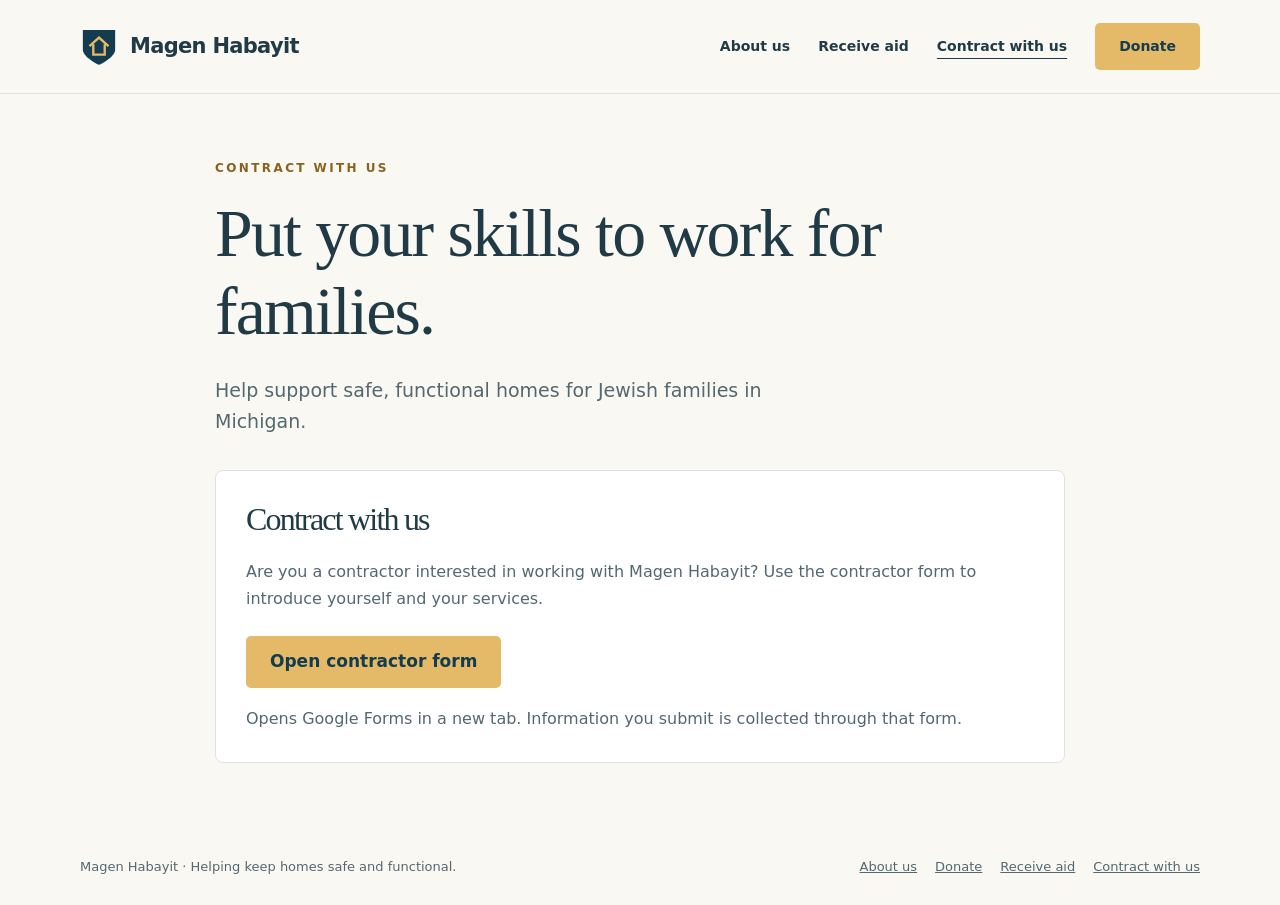
==== contract-with-us.html @ d046dcaf "Add family aid and contractor form pages" ====
<!doctype html>
<html lang="en">
<head>
  <meta charset="utf-8">
  <meta name="viewport" content="width=device-width, initial-scale=1">
  <meta name="description" content="Help support safe, functional homes for Jewish families in Michigan.">
  <meta name="referrer" content="no-referrer">
  <link rel="canonical" href="https://magenhabayit.org/contract-with-us">
  <title>Contract with us | Magen Habayit</title>
  <link rel="stylesheet" href="styles.css">
</head>
<body><a class="skip" href="#main">Skip to content</a>
<header>
<div class="wrap header"><a class="brand" href="index.html" aria-label="Magen Habayit home"><svg viewBox="0 0 40 44" aria-hidden="true"><path d="M3 4h34v21c0 8-17 16-17 16S3 33 3 25Z" fill="#143c50"/><path d="m10 21 10-9 10 9M14 19v11h12V19" fill="none" stroke="#e4b967" stroke-width="2.5"/></svg>Magen Habayit</a>
<nav aria-label="Main navigation">
  <a href="index.html">About us</a>
  <a href="receive-aid.html">Receive aid</a>
  <a href="contract-with-us.html" aria-current="page">Contract with us</a>
  <a href="donate.html" class="button">Donate</a>
</nav>
</div>
</header>
<main id="main">
  <section class="wrap application-page" aria-labelledby="application-title">
    <p class="eyebrow">Contract with us</p>
    <h1 id="application-title">Put your skills to work for families.</h1>
    <p class="intro">Help support safe, functional homes for Jewish families in Michigan.</p>
    <div class="card application-card">
      <h2>Contract with us</h2>
      <p>Are you a contractor interested in working with Magen Habayit? Use the contractor form to introduce yourself and your services.</p>
      <!-- Keep the form hosted on Google; this site does not collect application data. -->
      <a class="button" href="https://docs.google.com/forms/d/1qmfbgCRUbvC9GQZm5MrjYkJyPHeU8T-2-PZmpUl-xGs/viewform" target="_blank" rel="noopener noreferrer">Open contractor form</a>
      <p class="note">Opens Google Forms in a new tab. Information you submit is collected through that form.</p>
    </div>
  </section>
</main>
<footer class="wrap footer"><span>Magen Habayit · Helping keep homes safe and functional.</span>
<div><a href="index.html">About us</a><a href="donate.html">Donate</a><a href="receive-aid.html">Receive aid</a><a href="contract-with-us.html">Contract with us</a>
</div>
</footer>
</body></html>
---- styles.css ----
/* Shared palette and spacing keep both pages consistent. No external fonts or trackers. */
:root {
  --navy:#143c50;
  --ink:#203b46;
  --gold:#e4b967;
  --cream:#faf8f2;
  --muted:#536870;
  --line:#dce2df;
}

* {
  box-sizing:border-box;
}

body {
  margin:0;
  background:var(--cream);
  color:var(--ink);
  font:17px/1.65 system-ui,-apple-system,BlinkMacSystemFont,'Segoe UI',sans-serif;
}

a {
  color:inherit;
}

a:focus-visible,summary:focus-visible {
  outline:3px solid #ae751d;
  outline-offset:5px;
}

.skip {
  position:absolute;
  left:20px;
  top:-100px;
  background:white;
  padding:12px;
  z-index:10;
}

.skip:focus {
  top:10px;
}

.wrap {
  width:min(1120px,calc(100% - 48px));
  margin:auto;
}

header {
  background:var(--cream);
  border-bottom:1px solid var(--line);
}

.header {
  display:flex;
  align-items:center;
  justify-content:space-between;
  gap:24px;
  padding:23px 0;
}

.brand {
  text-decoration:none;
  display:flex;
  align-items:center;
  gap:12px;
  font-size:21px;
  font-weight:750;
  letter-spacing:-.7px;
}

.brand svg {
  width:38px;
  height:42px;
}

nav {
  display:flex;
  gap:28px;
  align-items:center;
  font-size:14px;
  font-weight:650;
}

nav a {
  text-decoration:none;
}

nav a[aria-current=page] {
  text-decoration:underline;
  text-underline-offset:7px;
}

.button {
  display:inline-block;
  background:var(--gold);
  color:var(--navy);
  padding:13px 24px;
  border-radius:5px;
  font-weight:700;
  text-decoration:none;
  line-height:1.5;
}

.button:hover {
  background:#edc981;
}

.button.secondary {
  background:transparent;
  border:1px solid var(--line);
  color:var(--navy);
}

.eyebrow {
  text-transform:uppercase;
  letter-spacing:2.4px;
  font-size:12px;
  font-weight:750;
  color:#89621f;
  margin:0 0 16px;
}

h1,h2,h3 {
  line-height:1.15;
}

h1,h2 {
  font-family:Georgia,'Times New Roman',serif;
  font-weight:400;
  letter-spacing:-1.8px;
}

h1 {
  font-size:clamp(42px,5.3vw,68px);
  margin:0 0 24px;
}

h2 {
  font-size:clamp(32px,3.5vw,44px);
  margin:0 0 22px;
}

h3 {
  font-size:21px;
  margin:0 0 12px;
}

p {
  margin:0 0 20px;
}

.intro {
  color:var(--muted);
  font-size:19px;
  max-width:570px;
}

.hero {
  padding:76px 0 66px;
  display:grid;
  grid-template-columns:1.1fr 1fr;
  gap:70px;
  align-items:center;
}

.hero .button {
  margin-top:8px;
}

.art {
  background:#e8eee8;
  border-radius:130px 130px 12px 12px;
  padding:25px;
  position:relative;
}

.art svg {
  display:block;
  width:100%;
  height:auto;
}

.art-caption {
  text-align:center;
  font-size:13px;
  letter-spacing:1px;
  padding-bottom:8px;
}

.strip {
  background:var(--navy);
  color:white;
}

.strip .wrap {
  padding:25px 0;
  display:flex;
  gap:28px;
  justify-content:space-between;
}

.strip strong {
  color:var(--gold);
}

.section {
  padding:70px 0;
}

.section-head {
  max-width:630px;
  margin-bottom:34px;
}

.cards {
  display:grid;
  grid-template-columns:repeat(3,1fr);
  gap:24px;
}

.card {
  border:1px solid var(--line);
  padding:30px;
  border-radius:8px;
  background:white;
}

.number {
  font-family:Georgia,serif;
  font-size:36px;
  color:#947037;
  margin-bottom:20px;
}

.card p {
  color:var(--muted);
  font-size:16px;
  margin:0;
}

.tags {
  display:flex;
  flex-wrap:wrap;
  gap:10px;
  margin-top:28px;
}

.tags span {
  border:1px solid var(--line);
  border-radius:30px;
  padding:7px 16px;
  font-size:14px;
}

.quote-section {
  background:#eaf0ea;
}

.quote-layout {
  display:grid;
  grid-template-columns:.65fr 1.35fr;
  gap:65px;
}

blockquote {
  margin:0;
  font:24px/1.6 Georgia,serif;
}

blockquote p {
  margin-bottom:24px;
}

blockquote footer {
  font:14px system-ui;
  color:var(--muted);
}

.cta {
  text-align:center;
  padding:65px 24px;
  background:var(--navy);
  color:white;
}

.cta p {
  color:#dae5e5;
}

.footer {
  display:flex;
  justify-content:space-between;
  gap:25px;
  padding:28px 0;
  color:var(--muted);
  font-size:13px;
}

.footer a {
  margin-left:18px;
}

.donation-hero {
  text-align:center;
  padding:65px 0 35px;
}

.donation-hero .intro {
  margin:0 auto;
}

.payment {
  display:grid;
  grid-template-columns:1.2fr .8fr;
  gap:36px;
  background:white;
  border:1px solid var(--line);
  border-radius:12px;
  padding:42px;
  margin:10px 0 32px;
}

.payment h2 {
  font-size:35px;
}

.payment .eyebrow {
  color:#6c2c9a;
}

.qr {
  text-align:center;
  background:var(--cream);
  border-radius:8px;
  padding:25px;
}

.qr img {
  width:220px;
  max-width:100%;
  image-rendering:pixelated;
  display:block;
  margin:0 auto 12px;
}

.qr p {
  font-size:14px;
  margin-bottom:10px;
}

.text-link {
  font-size:14px;
  text-underline-offset:4px;
}

.note {
  font-size:14px;
  color:var(--muted);
  margin-top:18px;
}

.future {
  display:flex;
  justify-content:space-between;
  align-items:center;
  gap:24px;
  padding:26px 30px;
  border:1px solid var(--line);
  border-radius:8px;
}

.future p {
  font-size:15px;
  color:var(--muted);
  margin:0;
}

.badge {
  white-space:nowrap;
  background:#e8eee8;
  border-radius:25px;
  padding:7px 15px;
  font-size:12px;
}

.faq {
  max-width:760px;
  margin:auto;
  padding:60px 0;
}

details {
  border-bottom:1px solid var(--line);
  padding:19px 0;
}

summary {
  cursor:pointer;
  font-weight:650;
}

details p {
  padding-top:14px;
  color:var(--muted);
  font-size:16px;
  margin:0;
}

@media(max-width:760px) {
  .wrap {
    width:calc(100% - 36px);
  }

  .header {
    gap:15px;
  }

  .brand {
    font-size:17px;
  }

  .brand svg {
    width:29px;
  }

  nav {
    gap:16px;
  }

  .header nav .button {
    padding:9px 13px;
  }

  .hero {
    grid-template-columns:1fr;
    gap:35px;
    padding:42px 0;
  }

  .art {
    max-width:440px;
    width:100%;
    margin:auto;
  }

  .strip .wrap {
    flex-direction:column;
    gap:7px;
  }

  .cards,.quote-layout,.payment {
    grid-template-columns:1fr;
  }

  .section {
    padding:45px 0;
  }

  .quote-layout {
    gap:22px;
  }

  .payment {
    padding:25px;
    gap:25px;
  }

  .future,.footer {
    flex-direction:column;
    align-items:flex-start;
  }

  .footer a {
    margin:0 18px 0 0;
  }

  .donation-hero {
    padding-top:42px;
  }

  .faq {
    padding:40px 0;
  }

  blockquote {
    font-size:21px;
  }

}

@media(prefers-reduced-motion:no-preference) {
  a {
    transition:background .15s ease;
  }

}

/* Allow grid children and illustrations to shrink to narrow phone screens. */
.hero>*,.payment>* {
  min-width:0;
}

.art img {
  display:block;
  width:100%;
  height:auto;
}


/* Give the founder's longer statement a comfortable reading width. */
.founder {
  display: grid;
  grid-template-columns: .65fr 1.35fr;
  gap: 65px;
  border-top: 1px solid var(--line);
}
.founder-signature {
  font-weight: 700;
}
.founder-signature span {
  font-size: 14px;
  font-weight: 400;
  color: var(--muted);
}
.founder-story {
  max-width: 680px;
}
.founder-story p:last-child {
  margin-bottom: 0;
}
@media (max-width: 760px) {
  .founder {
    grid-template-columns: 1fr;
    gap: 20px;
  }
}

/* Application pages use hosted forms, keeping sensitive answers off this site. */
.application-page {
  max-width: 850px;
  padding-top: 65px;
  padding-bottom: 65px;
}
.application-card {
  margin-top: 32px;
}
.application-card h2 {
  font-size: 32px;
}
.application-card .button {
  margin-top: 24px;
}
.application-card .note {
  margin-top: 18px;
}
@media (max-width: 900px) {
  .header {
    flex-wrap: wrap;
  }
  .header nav {
    flex-wrap: wrap;
    gap: 14px 20px;
  }
  .footer > div {
    display: flex;
    flex-wrap: wrap;
    gap: 12px;
  }
  .footer a {
    margin: 0;
  }
}
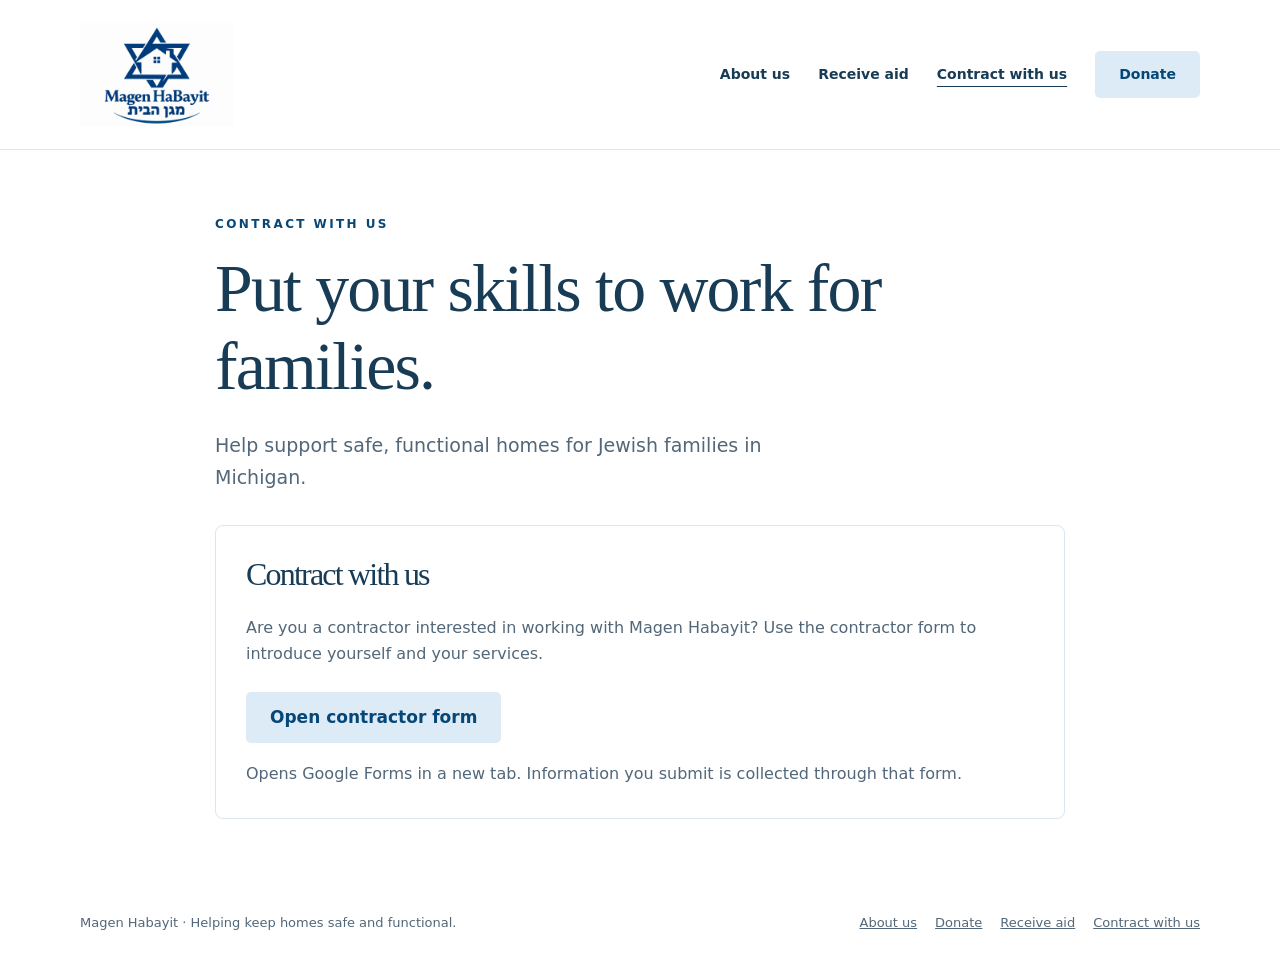
==== commit b0eb683e: "Apply company logo and blue-and-white branding" ====
--- a/contract-with-us.html
+++ b/contract-with-us.html
@@ -11,7 +11,7 @@
 </head>
 <body><a class="skip" href="#main">Skip to content</a>
 <header>
-<div class="wrap header"><a class="brand" href="index.html" aria-label="Magen Habayit home"><svg viewBox="0 0 40 44" aria-hidden="true"><path d="M3 4h34v21c0 8-17 16-17 16S3 33 3 25Z" fill="#143c50"/><path d="m10 21 10-9 10 9M14 19v11h12V19" fill="none" stroke="#e4b967" stroke-width="2.5"/></svg>Magen Habayit</a>
+<div class="wrap header"><a class="brand" href="index.html" aria-label="Magen Habayit home"><img class="brand-logo" src="assets/logo.png" alt="Magen HaBayit" width="154" height="103"></a>
 <nav aria-label="Main navigation">
   <a href="index.html">About us</a>
   <a href="receive-aid.html">Receive aid</a>
@@ -29,7 +29,7 @@
       <h2>Contract with us</h2>
       <p>Are you a contractor interested in working with Magen Habayit? Use the contractor form to introduce yourself and your services.</p>
       <!-- Keep the form hosted on Google; this site does not collect application data. -->
-      <a class="button" href="https://docs.google.com/forms/d/1qmfbgCRUbvC9GQZm5MrjYkJyPHeU8T-2-PZmpUl-xGs/viewform" target="_blank" rel="noopener noreferrer">Open contractor form</a>
+      <a class="button" href="https://docs.google.com/forms/d/e/1FAIpQLSfdPmbVXsoPGrNi2HIUazP_sRpPT3m6jZjxNzI0ZV_p9BeRPg/viewform" target="_blank" rel="noopener noreferrer">Open contractor form</a>
       <p class="note">Opens Google Forms in a new tab. Information you submit is collected through that form.</p>
     </div>
   </section>
--- a/styles.css
+++ b/styles.css
@@ -1,11 +1,11 @@
 /* Shared palette and spacing keep both pages consistent. No external fonts or trackers. */
 :root {
-  --navy:#143c50;
-  --ink:#203b46;
-  --gold:#e4b967;
-  --cream:#faf8f2;
-  --muted:#536870;
-  --line:#dce2df;
+  --navy:#064777;
+  --ink:#183b56;
+  --gold:#dcebf5;
+  --cream:#ffffff;
+  --muted:#526779;
+  --line:#dce6ed;
 }
 
 * {
@@ -24,7 +24,7 @@
 }
 
 a:focus-visible,summary:focus-visible {
-  outline:3px solid #ae751d;
+  outline:3px solid #064777;
   outline-offset:5px;
 }
 
@@ -103,7 +103,7 @@
 }
 
 .button:hover {
-  background:#edc981;
+  background:#c6dfef;
 }
 
 .button.secondary {
@@ -117,7 +117,7 @@
   letter-spacing:2.4px;
   font-size:12px;
   font-weight:750;
-  color:#89621f;
+  color:#064777;
   margin:0 0 16px;
 }
 
@@ -169,7 +169,7 @@
 }
 
 .art {
-  background:#e8eee8;
+  background:#eef5fa;
   border-radius:130px 130px 12px 12px;
   padding:25px;
   position:relative;
@@ -229,7 +229,7 @@
 .number {
   font-family:Georgia,serif;
   font-size:36px;
-  color:#947037;
+  color:#064777;
   margin-bottom:20px;
 }
 
@@ -254,7 +254,7 @@
 }
 
 .quote-section {
-  background:#eaf0ea;
+  background:#eef5fa;
 }
 
 .quote-layout {
@@ -378,7 +378,7 @@
 
 .badge {
   white-space:nowrap;
-  background:#e8eee8;
+  background:#eef5fa;
   border-radius:25px;
   padding:7px 15px;
   font-size:12px;
@@ -571,3 +571,33 @@
     margin: 0;
   }
 }
+
+/* The supplied logo leads the blue-and-white brand on every page. */
+.brand-logo {
+  display: block;
+  width: 154px;
+  height: auto;
+}
+.logo-art {
+  display: flex;
+  flex-direction: column;
+  align-items: center;
+  justify-content: center;
+  background: white;
+  border: 1px solid var(--line);
+  border-radius: 16px;
+  padding: 20px;
+}
+.logo-art img {
+  width: 100%;
+  height: auto;
+}
+.logo-art .art-caption {
+  color: var(--navy);
+  padding-top: 12px;
+}
+@media (max-width: 760px) {
+  .brand-logo {
+    width: 130px;
+  }
+}
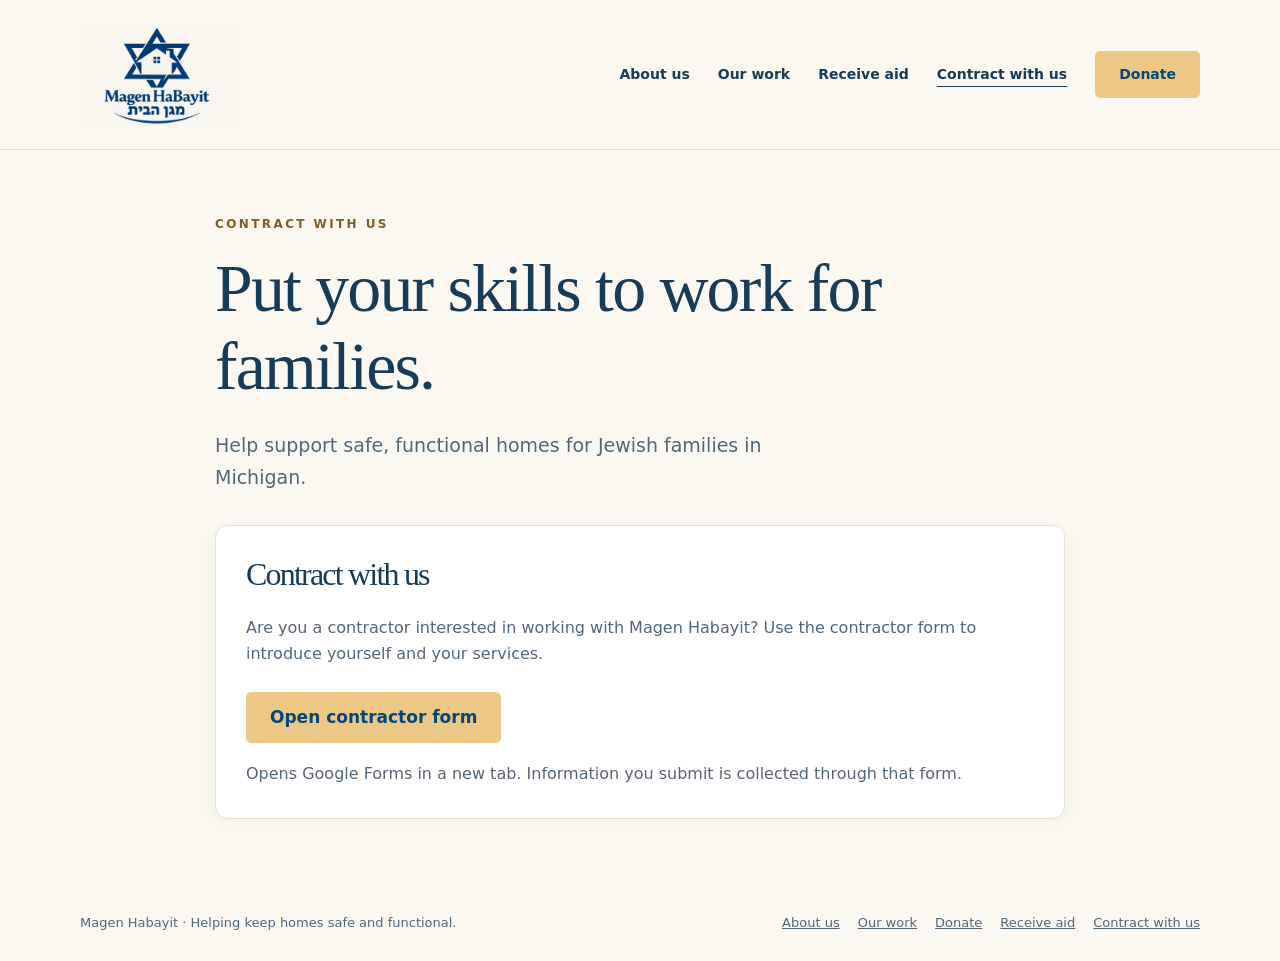
==== commit e2353458: "Add Our work page and homepage project carousel" ====
--- a/contract-with-us.html
+++ b/contract-with-us.html
@@ -14,6 +14,7 @@
 <div class="wrap header"><a class="brand" href="index.html" aria-label="Magen Habayit home"><img class="brand-logo" src="assets/logo.png" alt="Magen HaBayit" width="154" height="103"></a>
 <nav aria-label="Main navigation">
   <a href="index.html">About us</a>
+  <a href="our-work.html">Our work</a>
   <a href="receive-aid.html">Receive aid</a>
   <a href="contract-with-us.html" aria-current="page">Contract with us</a>
   <a href="donate.html" class="button">Donate</a>
@@ -35,7 +36,7 @@
   </section>
 </main>
 <footer class="wrap footer"><span>Magen Habayit · Helping keep homes safe and functional.</span>
-<div><a href="index.html">About us</a><a href="donate.html">Donate</a><a href="receive-aid.html">Receive aid</a><a href="contract-with-us.html">Contract with us</a>
+<div><a href="index.html">About us</a><a href="our-work.html">Our work</a><a href="donate.html">Donate</a><a href="receive-aid.html">Receive aid</a><a href="contract-with-us.html">Contract with us</a>
 </div>
 </footer>
 </body></html>
--- a/styles.css
+++ b/styles.css
@@ -2,10 +2,10 @@
 :root {
   --navy:#064777;
   --ink:#183b56;
-  --gold:#dcebf5;
-  --cream:#ffffff;
+  --gold:#edc785;
+  --cream:#fbf8f2;
   --muted:#526779;
-  --line:#dce6ed;
+  --line:#e5dfd4;
 }
 
 * {
@@ -103,7 +103,7 @@
 }
 
 .button:hover {
-  background:#c6dfef;
+  background:#e6b96d;
 }
 
 .button.secondary {
@@ -169,7 +169,7 @@
 }
 
 .art {
-  background:#eef5fa;
+  background:#f3ede2;
   border-radius:130px 130px 12px 12px;
   padding:25px;
   position:relative;
@@ -254,13 +254,23 @@
 }
 
 .quote-section {
-  background:#eef5fa;
+  background:#f3ede2;
 }
 
 .quote-layout {
   display:grid;
   grid-template-columns:.65fr 1.35fr;
   gap:65px;
+}
+
+.testimonials {
+  display: grid;
+  gap: 36px;
+}
+
+.testimonials blockquote + blockquote {
+  border-top: 1px solid #d8ccba;
+  padding-top: 36px;
 }
 
 blockquote {
@@ -378,7 +388,7 @@
 
 .badge {
   white-space:nowrap;
-  background:#eef5fa;
+  background:#f3ede2;
   border-radius:25px;
   padding:7px 15px;
   font-size:12px;
@@ -577,6 +587,8 @@
   display: block;
   width: 154px;
   height: auto;
+  /* Blend the logo’s white background into the cream header. */
+  mix-blend-mode: multiply;
 }
 .logo-art {
   display: flex;
@@ -601,3 +613,130 @@
     width: 130px;
   }
 }
+
+/* Warm neutrals complement the blue logo without changing its artwork. */
+.card {
+  border-radius: 12px;
+  box-shadow: 0 4px 18px rgb(70 54 30 / 4%);
+}
+.quote-section {
+  background: #f3ede2;
+}
+.logo-art {
+  border: 8px solid #f0e7d7;
+  border-radius: 28px;
+  box-shadow: 0 12px 32px rgb(70 54 30 / 6%);
+}
+.eyebrow, .number {
+  color: #805c28;
+}
+
+/* A modest portrait accompanies the founder's own statement. */
+.founder-portrait {
+  display: block;
+  width: 100%;
+  max-width: 280px;
+  height: auto;
+  aspect-ratio: 4 / 5;
+  object-fit: cover;
+  object-position: center 25%;
+  border-radius: 14px;
+  border: 5px solid #f0e7d7;
+  margin: 26px 0 18px;
+}
+
+/* Display the original letters without image processing. */
+.approval-grid {
+  display: grid;
+  grid-template-columns: repeat(2, minmax(0, 1fr));
+  gap: 28px;
+}
+.approval-card, .repair-card {
+  margin: 0;
+  background: white;
+  border: 1px solid var(--line);
+  border-radius: 12px;
+  overflow: hidden;
+}
+.approval-card > a {
+  display: block;
+  background: white;
+  padding: 18px;
+}
+.approval-letter {
+  display: block;
+  width: 100%;
+  height: auto;
+}
+.approval-card figcaption {
+  padding: 22px;
+  border-top: 1px solid var(--line);
+}
+.approval-card figcaption a {
+  font-size: 14px;
+  text-underline-offset: 4px;
+}
+.repair-section {
+  background: #f3ede2;
+}
+.repair-gallery {
+  display: grid;
+  grid-template-columns: repeat(2, minmax(0, 1fr));
+  gap: 24px;
+}
+.repair-card img {
+  display: block;
+  width: 100%;
+  height: auto;
+  aspect-ratio: 4 / 5;
+  object-fit: cover;
+}
+.repair-card figcaption {
+  padding: 22px;
+}
+.bathroom-gallery-stage + .bathroom-gallery-stage {
+  margin-top: 28px;
+}
+.bathroom-gallery-stage .repair-card img {
+  aspect-ratio: 4 / 3;
+}
+.project-carousel-controls:not([hidden]) {
+  display: flex;
+  flex-wrap: wrap;
+  gap: 8px;
+  margin-bottom: 12px;
+}
+.project-carousel-controls button {
+  font: inherit;
+  color: inherit;
+  background: white;
+  border: 1px solid currentColor;
+  border-radius: 6px;
+  min-height: 44px;
+  padding: 6px 14px;
+  cursor: pointer;
+}
+.project-slide img {
+  aspect-ratio: 4 / 3;
+  max-height: 420px;
+  object-fit: contain;
+  background: #f3ede2;
+}
+.project-slide a {
+  font-weight: 700;
+}
+.repair-stage {
+  display: block;
+  margin-bottom: 10px;
+  font-size: 14px;
+  font-weight: 700;
+  color: #805c28;
+}
+.repair-card h3 {
+  margin: 0;
+}
+@media (max-width: 760px) {
+  .approval-grid, .repair-gallery {
+    grid-template-columns: 1fr;
+  }
+}
